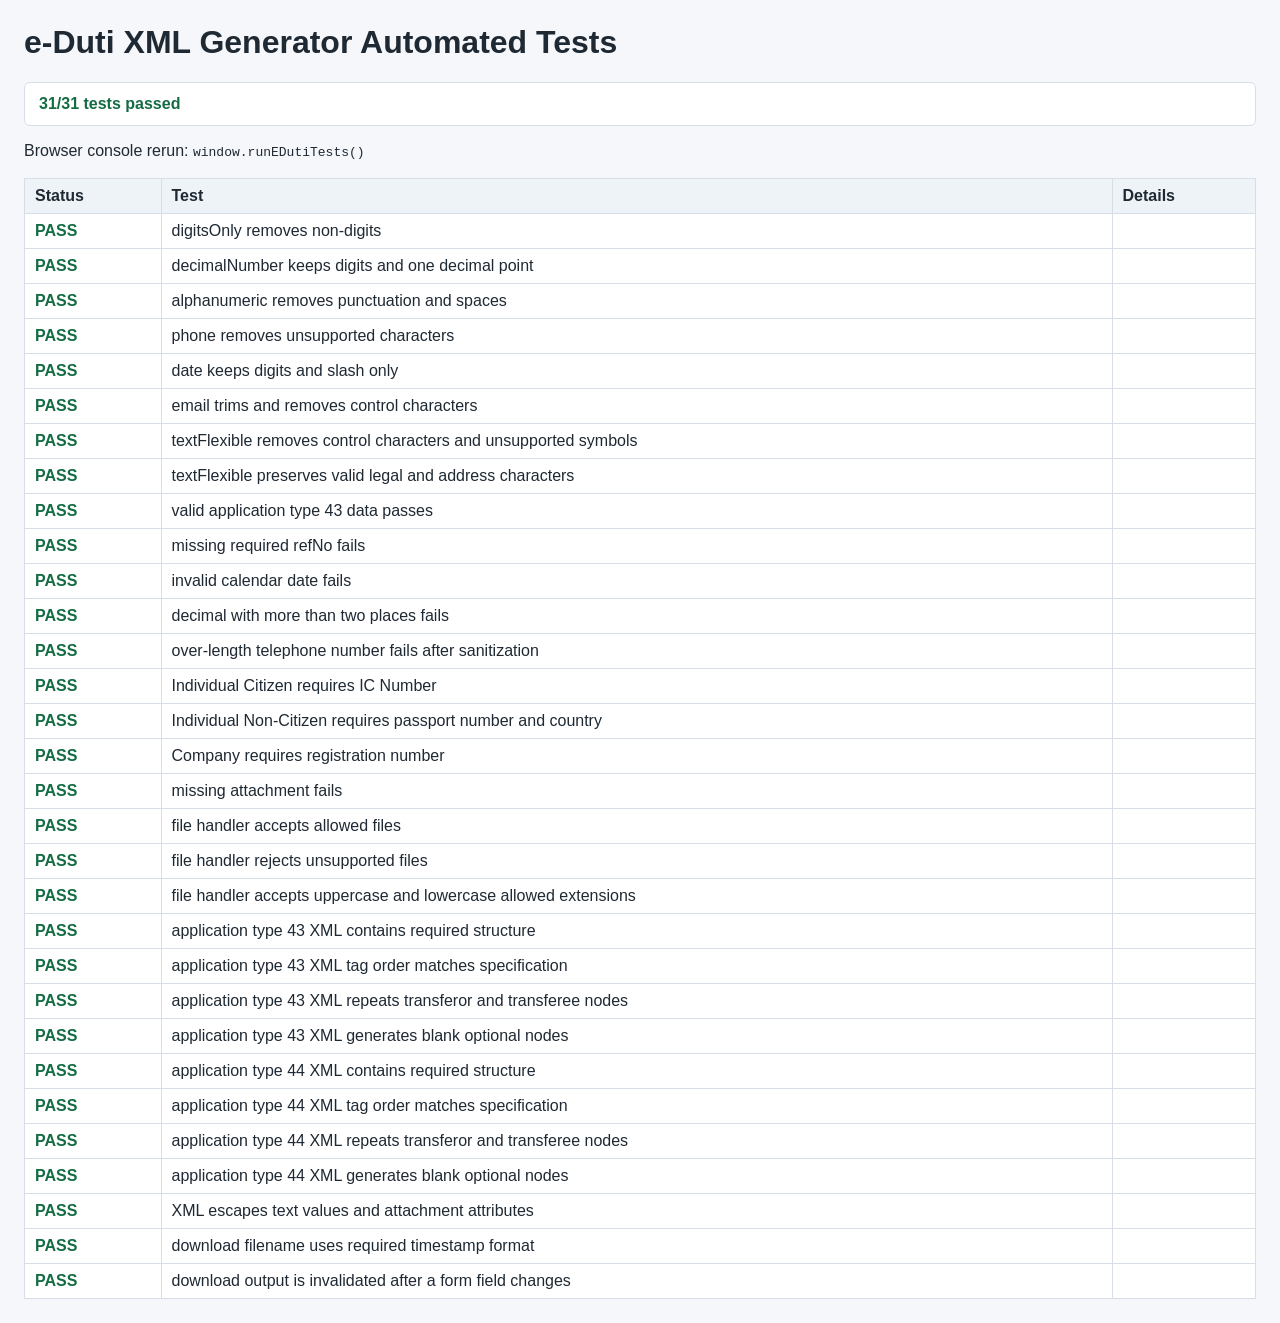
==== app/test.html @ 82ae8755 "Initial setup" ====
<!DOCTYPE html>
<html lang="en">
<head>
  <meta charset="UTF-8">
  <meta name="viewport" content="width=device-width, initial-scale=1.0">
  <title>e-Duti XML Generator Tests</title>
  <style>
    body { font-family: Arial, Helvetica, sans-serif; margin: 24px; color: #1f2933; background: #f5f7fa; }
    h1 { margin-top: 0; }
    #summary { padding: 12px 14px; border-radius: 6px; background: #fff; border: 1px solid #d7dee8; font-weight: 700; }
    table { width: 100%; border-collapse: collapse; margin-top: 18px; background: #fff; }
    th, td { border: 1px solid #d7dee8; padding: 8px 10px; text-align: left; vertical-align: top; }
    th { background: #eef3f8; }
    .pass { color: #146c43; font-weight: 700; }
    .fail { color: #b42318; font-weight: 700; }
    pre { white-space: pre-wrap; margin: 0; }
  </style>
</head>
<body>
  <h1>e-Duti XML Generator Automated Tests</h1>
  <p id="summary">Running tests...</p>
  <p>Browser console rerun: <code>window.runEDutiTests()</code></p>
  <table>
    <thead>
      <tr><th>Status</th><th>Test</th><th>Details</th></tr>
    </thead>
    <tbody id="results"></tbody>
  </table>

  <script src="field-config.js"></script>
  <script src="sanitizer.js"></script>
  <script src="file-handler.js"></script>
  <script src="validation.js"></script>
  <script src="xml-generator.js"></script>
  <script>
    const tests = [];
    const results = [];

    function test(name, fn) {
      tests.push({ name, fn });
    }

    function assert(condition, message) {
      if (!condition) throw new Error(message || "Assertion failed");
    }

    function assertEqual(actual, expected, message) {
      if (actual !== expected) {
        throw new Error(`${message || "Values differ"}. Expected ${JSON.stringify(expected)}, got ${JSON.stringify(actual)}`);
      }
    }

    function countOccurrences(text, pattern) {
      return (text.match(new RegExp(pattern, "g")) || []).length;
    }

    function assertWellFormedXml(xml) {
      const documentXml = new DOMParser().parseFromString(xml, "application/xml");
      const parserError = documentXml.querySelector("parsererror");
      assert(!parserError, parserError ? parserError.textContent : "XML parser error");
      assertEqual(documentXml.documentElement.nodeName, "bulkstamping", "Root node should be bulkstamping");
      return documentXml;
    }

    function assertTagOrder(xml, tags) {
      let previousIndex = -1;
      tags.forEach((tagName) => {
        const index = xml.indexOf(`<${tagName}`);
        assert(index > previousIndex, `${tagName} is out of order or missing`);
        previousIndex = index;
      });
    }

    function assertContainsAll(xml, tags) {
      tags.forEach((tagName) => {
        assert(xml.includes(`<${tagName}></${tagName}>`), `Blank optional tag ${tagName} is missing`);
      });
    }

    function delay(ms) {
      return new Promise((resolve) => setTimeout(resolve, ms));
    }

    function validParty(overrides) {
      return Object.assign({
        type: "0",
        name: "Ali Example",
        nationality: "1",
        icNo: "900101011234",
        pasportNo: "",
        pasportCountry: "",
        rocNo: "",
        busType: "",
        incomeTaxNo: "TIN123",
        incomeTaxBranch: "001",
        street1: "123 Main Street",
        street2: "Unit 10",
        street3: "",
        postcode: "50000",
        city: "Kuala Lumpur",
        state: "14",
        country: "458",
        telNo: "+60 12-3456789",
        email: "ali@example.com"
      }, overrides || {});
    }

    function valid43(overrides) {
      return Object.assign({
        applicationType: "43",
        instrument: {
          refNo: "REF43",
          instrumentDate: "01/03/2026",
          instrumentDateReceive: "",
          principal: "-1",
          subsidiary: "",
          typeOfInstrument: "123",
          typeOfInstrumentOthers: "Loan Agreement",
          consideration: "1000.50",
          duration: "1",
          durationDesc: "12 months",
          colLand: "2",
          colLandDesc: "",
          colShare: "2",
          colDeposit: "2",
          colOthers: "2",
          colOthersDesc: "",
          noOfCopy: "",
          exemption: "",
          exemptionOthers: "",
          remession: "",
          remessionOthers: ""
        },
        transferors: [validParty()],
        transferees: [validParty({ name: "Siti Example", icNo: "910202021234", email: "siti@example.com" })],
        attachments: [{ name: "sample.pdf", size: 4, base64: "QUJDRA==" }]
      }, overrides || {});
    }

    function valid44(overrides) {
      return Object.assign({
        applicationType: "44",
        instrument: {
          refNo: "REF44",
          instrumentDate: "01/03/2026",
          instrumentDateReceive: "",
          typeOfInstrument: "222",
          typeOfInstrumentOthers: "Service Agreement",
          noOfCopy: "",
          remessionOrExemption: "",
          payment: "10.00",
          aggrementInfo: "Agreement details"
        },
        transferors: [validParty()],
        transferees: [validParty({ name: "Buyer Example", icNo: "920303031234" })],
        attachments: [{ name: "sample.pdf", size: 4, base64: "QUJDRA==" }]
      }, overrides || {});
    }

    test("digitsOnly removes non-digits", () => {
      assertEqual(EDutiSanitizer.sanitizeValue("IC-9012 A", "digitsOnly"), "9012");
    });

    test("decimalNumber keeps digits and one decimal point", () => {
      assertEqual(EDutiSanitizer.sanitizeValue("RM 12.3.4x", "decimalNumber"), "12.34");
    });

    test("alphanumeric removes punctuation and spaces", () => {
      assertEqual(EDutiSanitizer.sanitizeValue("AB-12 @z", "alphanumeric"), "AB12z");
    });

    test("phone removes unsupported characters", () => {
      assertEqual(EDutiSanitizer.sanitizeValue("+60 (12) abc-999", "phone"), "+60 12 -999");
    });

    test("date keeps digits and slash only", () => {
      assertEqual(EDutiSanitizer.sanitizeValue("01-02/2026abc", "date"), "0102/2026");
    });

    test("email trims and removes control characters", () => {
      assertEqual(EDutiSanitizer.sanitizeValue(" \nuser@example.com\t ", "email"), "user@example.com");
    });

    test("textFlexible removes control characters and unsupported symbols", () => {
      assertEqual(EDutiSanitizer.sanitizeValue("\u0001Name{}[] OK", "textFlexible"), "Name OK");
    });
    test("textFlexible preserves valid legal and address characters", () => {
      const value = "Messrs. A&B Co., Lot 12-3/4 (Tower_A) @ Jalan #5: 50%+ \"Annex\"";
      assertEqual(EDutiSanitizer.sanitizeValue(value, "textFlexible"), value);
    });

    test("valid application type 43 data passes", () => {
      const result = EDutiValidation.validateData(valid43());
      assert(result.valid, result.errors.join("; "));
    });

    test("missing required refNo fails", () => {
      const data = valid43();
      data.instrument.refNo = "";
      const result = EDutiValidation.validateData(data);
      assert(!result.valid, "Validation should fail");
      assert(result.errors.some((message) => message.includes("Applicant Reference Number is required")), result.errors.join("; "));
    });

    test("invalid calendar date fails", () => {
      const data = valid43();
      data.instrument.instrumentDate = "31/02/2026";
      const result = EDutiValidation.validateData(data);
      assert(!result.valid, "Validation should fail");
      assert(result.errors.some((message) => message.includes("Invalid date format")), result.errors.join("; "));
    });

    test("decimal with more than two places fails", () => {
      const data = valid43();
      data.instrument.consideration = "100.999";
      const result = EDutiValidation.validateData(data);
      assert(!result.valid, "Validation should fail");
      assert(result.errors.some((message) => message.includes("valid decimal")), result.errors.join("; "));
    });

    test("over-length telephone number fails after sanitization", () => {
      const data = valid43();
      data.transferors[0].telNo = "+60 12345678901234567890";
      const result = EDutiValidation.validateData(data);
      assert(!result.valid, "Validation should fail");
      assert(result.errors.some((message) => message.includes("Telephone Number exceeds 20")), result.errors.join("; "));
    });

    test("Individual Citizen requires IC Number", () => {
      const data = valid43();
      data.transferors[0].icNo = "";
      const result = EDutiValidation.validateData(data);
      assert(!result.valid, "Validation should fail");
      assert(result.errors.some((message) => message.includes("IC Number is required")), result.errors.join("; "));
    });

    test("Individual Non-Citizen requires passport number and country", () => {
      const data = valid43();
      data.transferors[0] = validParty({ nationality: "2", icNo: "", pasportNo: "", pasportCountry: "" });
      const result = EDutiValidation.validateData(data);
      assert(!result.valid, "Validation should fail");
      assert(result.errors.some((message) => message.includes("Passport Number is required")), result.errors.join("; "));
      assert(result.errors.some((message) => message.includes("Passport Country is required")), result.errors.join("; "));
    });

    test("Company requires registration number", () => {
      const data = valid43();
      data.transferors[0] = validParty({ type: "1", nationality: "", icNo: "", rocNo: "" });
      const result = EDutiValidation.validateData(data);
      assert(!result.valid, "Validation should fail");
      assert(result.errors.some((message) => message.includes("Company Registration Number is required")), result.errors.join("; "));
    });

    test("missing attachment fails", () => {
      const result = EDutiValidation.validateData(valid43({ attachments: [] }));
      assert(!result.valid, "Validation should fail");
      assert(result.errors.some((message) => message.includes("At least one attachment")), result.errors.join("; "));
    });

    test("file handler accepts allowed files", async () => {
      const file = new File(["ABC"], "sample.pdf", { type: "application/pdf" });
      const result = await EDutiFileHandler.processFiles([file]);
      assertEqual(result.errors.length, 0, "No file errors expected");
      assertEqual(result.accepted.length, 1, "One file should be accepted");
      assertEqual(result.accepted[0].base64, "QUJD", "Base64 should match file content");
    });

    test("file handler rejects unsupported files", async () => {
      const file = new File(["ABC"], "sample.exe", { type: "application/octet-stream" });
      const result = await EDutiFileHandler.processFiles([file]);
      assertEqual(result.accepted.length, 0, "Unsupported file should not be accepted");
      assert(result.errors.some((message) => message.includes("Only PDF, JPEG, JPG, PNG and GIF files are allowed")), result.errors.join("; "));
    });
    test("file handler accepts uppercase and lowercase allowed extensions", async () => {
      const files = [
        new File(["A"], "upper.PDF", { type: "application/pdf" }),
        new File(["B"], "mixed.JpEg", { type: "image/jpeg" }),
        new File(["C"], "lower.png", { type: "image/png" })
      ];
      const result = await EDutiFileHandler.processFiles(files);
      assertEqual(result.errors.length, 0, "Mixed-case allowed extensions should not fail");
      assertEqual(result.accepted.length, 3, "All allowed mixed-case files should be accepted");
    });

    test("application type 43 XML contains required structure", () => {
      const result = EDutiValidation.validateData(valid43());
      const xml = EDutiXmlGenerator.generateXml(result.data);
      assert(xml.startsWith('<?xml version="1.0" encoding="UTF-8"?>'), "XML declaration missing");
      assert(xml.includes("<bulkstamping>"), "Root missing");
      assert(xml.includes("<applicationType>43</applicationType>"), "Application type missing");
      assert(xml.includes("<transferor>"), "Transferor missing");
      assert(xml.includes("<transferee>"), "Transferee missing");
      assert(xml.includes('<attachment name="sample.pdf">QUJDRA==</attachment>'), "Attachment missing");
      assert(xml.includes("<noOfCopy></noOfCopy>"), "Blank optional tag missing");
      assertWellFormedXml(xml);
    });

    test("application type 43 XML tag order matches specification", () => {
      const xml = EDutiXmlGenerator.generateXml(EDutiValidation.validateData(valid43()).data);
      assertTagOrder(xml, ["applicationType", "instrument", "refNo", "instrumentDate", "instrumentDateReceive", "principal", "subsidiary", "typeOfInstrument", "typeOfInstrumentOthers", "transferor", "transferee", "consideration", "duration", "durationDesc", "colLand", "colLandDesc", "colShare", "colDeposit", "colOthers", "colOthersDesc", "noOfCopy", "exemption", "exemptionOthers", "remession", "remessionOthers", "attachment"]);
    });

    test("application type 43 XML repeats transferor and transferee nodes", () => {
      const data = valid43();
      data.transferors.push(validParty({ name: "Second Transferor", icNo: "930404041234" }));
      data.transferees.push(validParty({ name: "Second Transferee", icNo: "940505051234" }));
      const xml = EDutiXmlGenerator.generateXml(EDutiValidation.validateData(data).data);
      assertEqual(countOccurrences(xml, "<transferor>"), 2, "Transferor node count");
      assertEqual(countOccurrences(xml, "<transferee>"), 2, "Transferee node count");
    });

    test("application type 43 XML generates blank optional nodes", () => {
      const xml = EDutiXmlGenerator.generateXml(EDutiValidation.validateData(valid43()).data);
      assertContainsAll(xml, ["instrumentDateReceive", "subsidiary", "noOfCopy", "exemption", "exemptionOthers", "remession", "remessionOthers"]);
    });

    test("application type 44 XML contains required structure", () => {
      const result = EDutiValidation.validateData(valid44());
      const xml = EDutiXmlGenerator.generateXml(result.data);
      assert(xml.includes("<applicationType>44</applicationType>"), "Application type missing");
      assert(xml.includes("<remessionOrExemption></remessionOrExemption>"), "remessionOrExemption missing");
      assert(xml.includes("<payment>10.00</payment>"), "payment missing");
      assert(xml.includes("<aggrementInfo>Agreement details</aggrementInfo>"), "aggrementInfo missing");
      assertWellFormedXml(xml);
    });

    test("application type 44 XML tag order matches specification", () => {
      const xml = EDutiXmlGenerator.generateXml(EDutiValidation.validateData(valid44()).data);
      assertTagOrder(xml, ["applicationType", "instrument", "refNo", "instrumentDate", "instrumentDateReceive", "typeOfInstrument", "typeOfInstrumentOthers", "transferor", "transferee", "noOfCopy", "remessionOrExemption", "payment", "aggrementInfo", "attachment"]);
    });

    test("application type 44 XML repeats transferor and transferee nodes", () => {
      const data = valid44();
      data.transferors.push(validParty({ name: "Second Transferor", icNo: "930404041234" }));
      data.transferees.push(validParty({ name: "Second Transferee", icNo: "940505051234" }));
      const xml = EDutiXmlGenerator.generateXml(EDutiValidation.validateData(data).data);
      assertEqual(countOccurrences(xml, "<transferor>"), 2, "Transferor node count");
      assertEqual(countOccurrences(xml, "<transferee>"), 2, "Transferee node count");
    });

    test("application type 44 XML generates blank optional nodes", () => {
      const data = valid44();
      data.instrument.payment = "";
      const xml = EDutiXmlGenerator.generateXml(EDutiValidation.validateData(data).data);
      assertContainsAll(xml, ["instrumentDateReceive", "noOfCopy", "remessionOrExemption", "payment"]);
    });

    test("XML escapes text values and attachment attributes", () => {
      assertEqual(EDutiXmlGenerator.escapeXml("A&B <C> \"D\" 'E'"), "A&amp;B &lt;C&gt; &quot;D&quot; &apos;E&apos;");
      const data = valid44();
      data.instrument.refNo = "A&B <C> \"D\" 'E'";
      data.attachments = [{ name: "a&b\"'<>.pdf", size: 1, base64: "QUJDRA==" }];
      const xml = EDutiXmlGenerator.generateXml(data);
      assert(xml.includes("<refNo>A&amp;B &lt;C&gt; &quot;D&quot; &apos;E&apos;</refNo>"), xml);
      assert(xml.includes("attachment name=\"a&amp;b&quot;&apos;&lt;&gt;.pdf\""), xml);
      assertWellFormedXml(xml);
    });

    test("download filename uses required timestamp format", () => {
      const name = EDutiXmlGenerator.buildDownloadName(new Date(2026, 5, 4, 10, 30, 5));
      assertEqual(name, "eduti_20260604_103005.xml");
    });
    test("download output is invalidated after a form field changes", async () => {
      assert(window.DataTransfer && window.File, "Browser must support DataTransfer and File for this UI test");
      const iframe = document.createElement("iframe");
      iframe.style.display = "none";
      iframe.src = "index.html";
      document.body.appendChild(iframe);
      await new Promise((resolve, reject) => {
        iframe.onload = resolve;
        iframe.onerror = () => reject(new Error("Unable to load index.html in iframe"));
      });
      await delay(100);

      const doc = iframe.contentDocument;
      function setInput(key, value) {
        const input = doc.querySelector(`[data-error-key="${key}"]`);
        assert(input, `${key} input not found`);
        input.value = value;
        input.dispatchEvent(new Event("input", { bubbles: true }));
        input.dispatchEvent(new Event("change", { bubbles: true }));
      }

      setInput("instrument.refNo", "REF43");
      setInput("instrument.instrumentDate", "01/03/2026");
      setInput("instrument.principal", "-1");
      setInput("instrument.typeOfInstrumentOthers", "Loan Agreement");
      setInput("instrument.consideration", "1000.50");
      ["transferors.0", "transferees.0"].forEach((prefix, index) => {
        setInput(`${prefix}.type`, "0");
        setInput(`${prefix}.name`, index === 0 ? "Ali Example" : "Siti Example");
        setInput(`${prefix}.nationality`, "1");
        setInput(`${prefix}.icNo`, index === 0 ? "900101011234" : "910202021234");
        setInput(`${prefix}.street1`, "123 Main Street");
        setInput(`${prefix}.street2`, "Unit 10");
        setInput(`${prefix}.postcode`, "50000");
        setInput(`${prefix}.telNo`, "+60 12-3456789");
      });

      const dt = new DataTransfer();
      dt.items.add(new File(["ABC"], "sample.pdf", { type: "application/pdf" }));
      const attachmentInput = doc.getElementById("attachmentInput");
      attachmentInput.files = dt.files;
      attachmentInput.dispatchEvent(new Event("change", { bubbles: true }));
      await delay(100);

      doc.getElementById("previewXml").click();
      await delay(50);
      assert(!doc.getElementById("downloadXml").disabled, "Download should be enabled after a valid preview");
      assert(doc.getElementById("xmlPreview").value.includes("<bulkstamping>"), "Preview should contain XML");

      setInput("instrument.refNo", "REF43-CHANGED");
      assert(doc.getElementById("downloadXml").disabled, "Download should be disabled after form changes");
      assertEqual(doc.getElementById("xmlPreview").value, "", "Preview should be cleared after form changes");
      iframe.remove();
    });

    async function run() {
      results.length = 0;
      const tbody = document.getElementById("results");
      let passed = 0;
      for (const item of tests) {
        try {
          await item.fn();
          passed += 1;
          results.push({ status: "PASS", name: item.name, details: "" });
        } catch (error) {
          results.push({ status: "FAIL", name: item.name, details: error.stack || error.message || String(error) });
        }
      }
      tbody.innerHTML = results.map((result) => `
        <tr>
          <td class="${result.status === "PASS" ? "pass" : "fail"}">${result.status}</td>
          <td>${escapeHtml(result.name)}</td>
          <td><pre>${escapeHtml(result.details)}</pre></td>
        </tr>
      `).join("");
      const summary = document.getElementById("summary");
      summary.textContent = `${passed}/${tests.length} tests passed`;
      summary.className = passed === tests.length ? "pass" : "fail";
    }

    function escapeHtml(value) {
      return String(value || "")
        .replace(/&/g, "&amp;")
        .replace(/</g, "&lt;")
        .replace(/>/g, "&gt;")
        .replace(/"/g, "&quot;")
        .replace(/'/g, "&#39;");
    }

    window.runEDutiTests = run;
    run();
  </script>
</body>
</html>
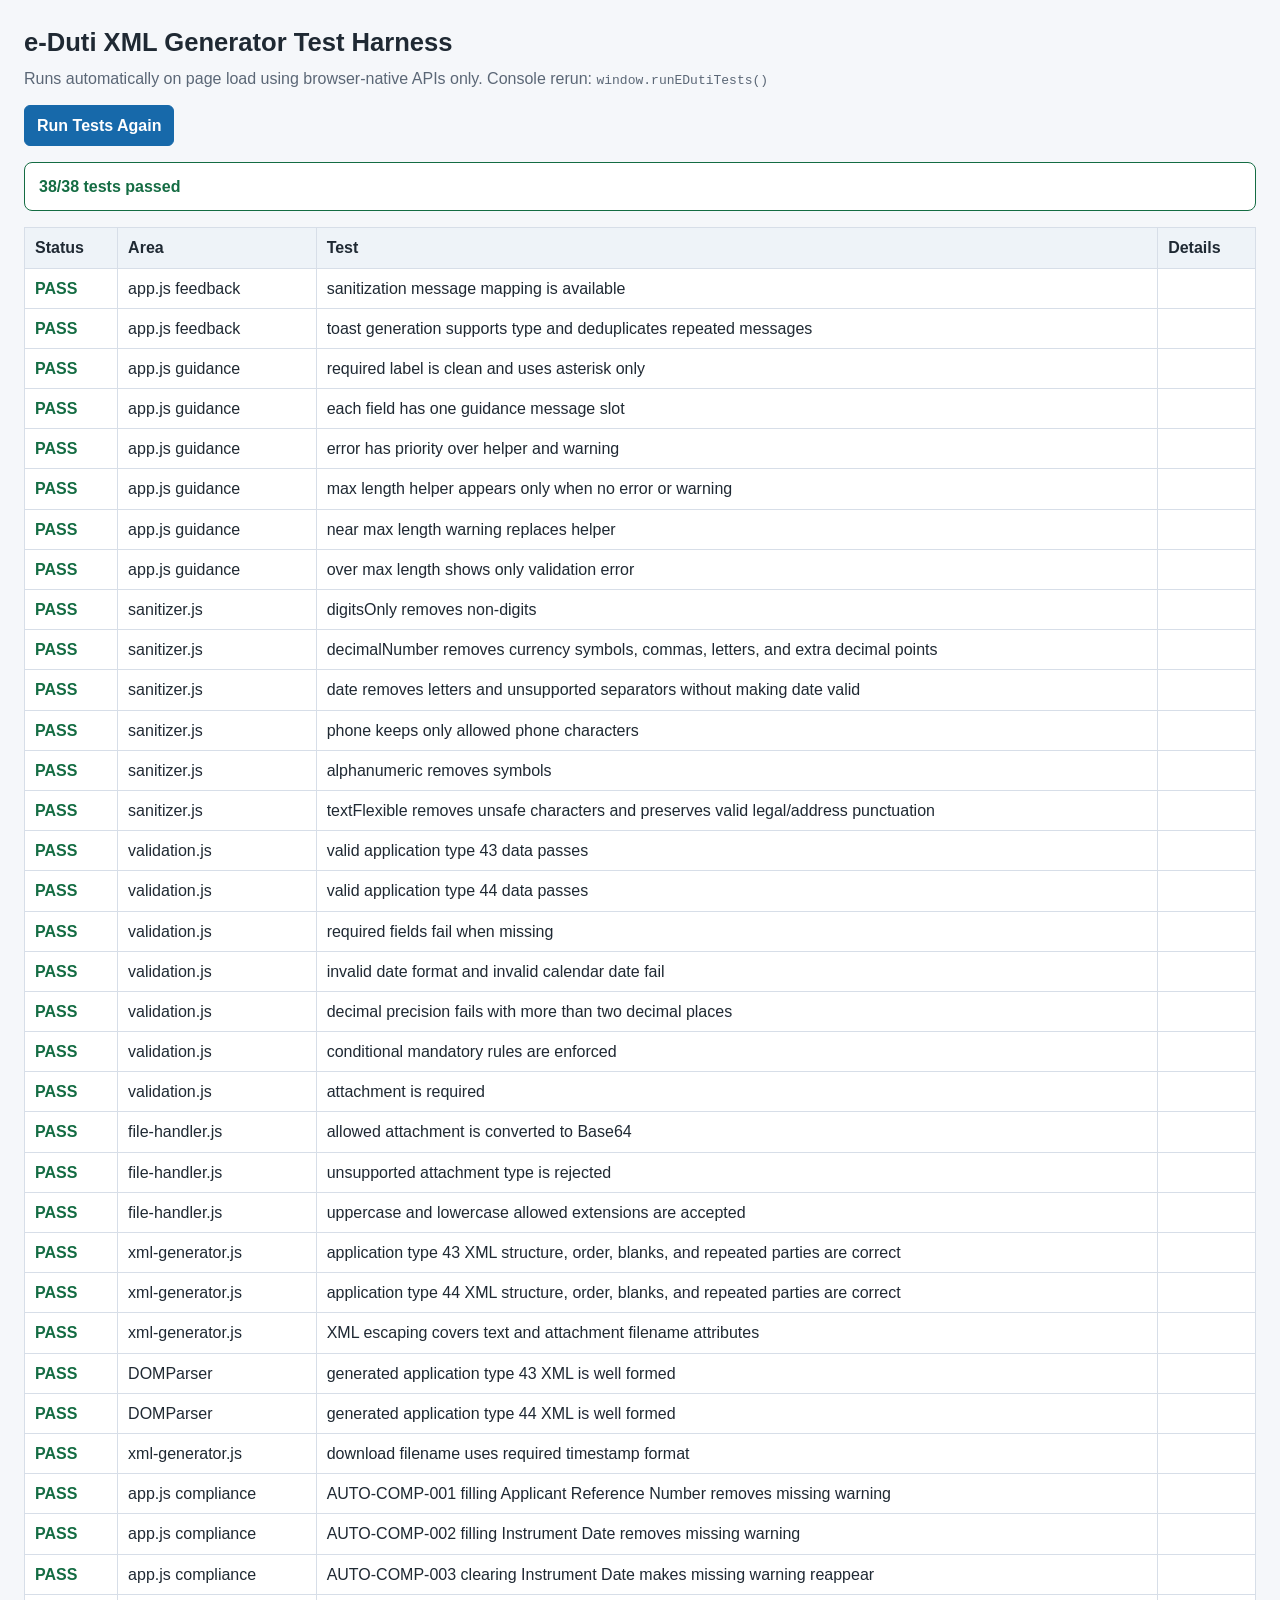
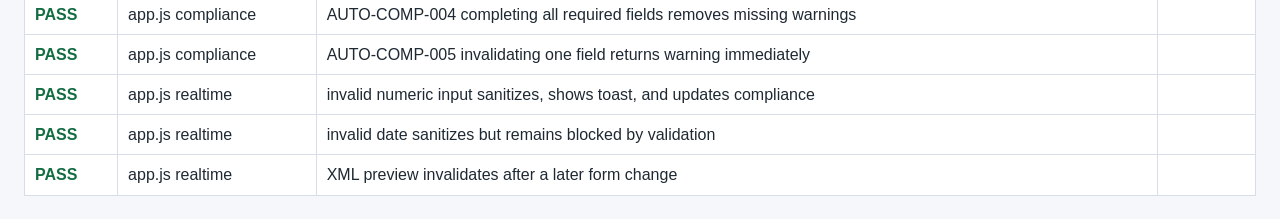
==== commit e6216f42: "UI UX enhancement" ====
--- a/app/test.html
+++ b/app/test.html
@@ -5,24 +5,106 @@
   <meta name="viewport" content="width=device-width, initial-scale=1.0">
   <title>e-Duti XML Generator Tests</title>
   <style>
-    body { font-family: Arial, Helvetica, sans-serif; margin: 24px; color: #1f2933; background: #f5f7fa; }
-    h1 { margin-top: 0; }
-    #summary { padding: 12px 14px; border-radius: 6px; background: #fff; border: 1px solid #d7dee8; font-weight: 700; }
-    table { width: 100%; border-collapse: collapse; margin-top: 18px; background: #fff; }
-    th, td { border: 1px solid #d7dee8; padding: 8px 10px; text-align: left; vertical-align: top; }
-    th { background: #eef3f8; }
-    .pass { color: #146c43; font-weight: 700; }
-    .fail { color: #b42318; font-weight: 700; }
-    pre { white-space: pre-wrap; margin: 0; }
+    body {
+      margin: 24px;
+      background: #f5f7fa;
+      color: #1f2933;
+      font-family: Arial, Helvetica, sans-serif;
+      line-height: 1.45;
+    }
+
+    h1 {
+      margin: 0 0 6px;
+      font-size: 1.6rem;
+    }
+
+    p {
+      margin: 0 0 14px;
+      color: #5b6776;
+    }
+
+    #summary {
+      margin: 16px 0;
+      padding: 12px 14px;
+      border: 1px solid #d7dee8;
+      border-radius: 8px;
+      background: #ffffff;
+      font-weight: 700;
+      color: #1f2933;
+    }
+
+    #summary.pass {
+      border-color: #146c43;
+      color: #146c43;
+    }
+
+    #summary.fail {
+      border-color: #b42318;
+      color: #b42318;
+    }
+
+    button {
+      min-height: 36px;
+      padding: 8px 12px;
+      border: 1px solid #1769aa;
+      border-radius: 6px;
+      background: #1769aa;
+      color: #ffffff;
+      font: inherit;
+      font-weight: 700;
+      cursor: pointer;
+    }
+
+    table {
+      width: 100%;
+      border-collapse: collapse;
+      background: #ffffff;
+      border: 1px solid #d7dee8;
+    }
+
+    th,
+    td {
+      border: 1px solid #d7dee8;
+      padding: 8px 10px;
+      text-align: left;
+      vertical-align: top;
+    }
+
+    th {
+      background: #eef3f8;
+    }
+
+    .pass {
+      color: #146c43;
+      font-weight: 700;
+    }
+
+    .fail {
+      color: #b42318;
+      font-weight: 700;
+    }
+
+    pre {
+      margin: 0;
+      white-space: pre-wrap;
+      word-break: break-word;
+    }
   </style>
 </head>
 <body>
-  <h1>e-Duti XML Generator Automated Tests</h1>
-  <p id="summary">Running tests...</p>
-  <p>Browser console rerun: <code>window.runEDutiTests()</code></p>
+  <h1>e-Duti XML Generator Test Harness</h1>
+  <p>Runs automatically on page load using browser-native APIs only. Console rerun: <code>window.runEDutiTests()</code></p>
+  <button type="button" id="rerunTests">Run Tests Again</button>
+  <div id="summary">Waiting to run tests...</div>
+
   <table>
     <thead>
-      <tr><th>Status</th><th>Test</th><th>Details</th></tr>
+      <tr>
+        <th>Status</th>
+        <th>Area</th>
+        <th>Test</th>
+        <th>Details</th>
+      </tr>
     </thead>
     <tbody id="results"></tbody>
   </table>
@@ -31,13 +113,33 @@
   <script src="sanitizer.js"></script>
   <script src="file-handler.js"></script>
   <script src="validation.js"></script>
+
+  <div id="appFixture" hidden>
+    <select id="applicationType"></select>
+    <div id="generalFields"></div>
+    <div id="instrumentFields"></div>
+    <div id="exemptionFields"></div>
+    <div id="transferors"></div>
+    <div id="transferees"></div>
+    <button type="button" id="addTransferor"></button>
+    <button type="button" id="addTransferee"></button>
+    <input id="attachmentInput" type="file" multiple>
+    <ul id="attachmentList"></ul>
+    <div id="attachmentMessages"></div>
+    <button type="button" id="previewXml"></button>
+    <button type="button" id="downloadXml" disabled></button>
+    <button type="button" id="clearForm"></button>
+    <textarea id="xmlPreview" readonly></textarea>
+    <aside id="complianceStatus"></aside>
+    <div id="toastContainer"></div>
+  </div>
   <script src="xml-generator.js"></script>
+  <script src="app.js"></script>
   <script>
     const tests = [];
-    const results = [];
-
-    function test(name, fn) {
-      tests.push({ name, fn });
+
+    function test(area, name, fn) {
+      tests.push({ area, name, fn });
     }
 
     function assert(condition, message) {
@@ -50,16 +152,22 @@
       }
     }
 
+    function assertIncludes(text, expected, message) {
+      if (!String(text).includes(expected)) {
+        throw new Error(`${message || "Expected text not found"}. Missing ${JSON.stringify(expected)} in ${JSON.stringify(text)}`);
+      }
+    }
+
     function countOccurrences(text, pattern) {
-      return (text.match(new RegExp(pattern, "g")) || []).length;
+      return (String(text).match(new RegExp(pattern, "g")) || []).length;
     }
 
     function assertWellFormedXml(xml) {
-      const documentXml = new DOMParser().parseFromString(xml, "application/xml");
-      const parserError = documentXml.querySelector("parsererror");
+      const doc = new DOMParser().parseFromString(xml, "application/xml");
+      const parserError = doc.querySelector("parsererror");
       assert(!parserError, parserError ? parserError.textContent : "XML parser error");
-      assertEqual(documentXml.documentElement.nodeName, "bulkstamping", "Root node should be bulkstamping");
-      return documentXml;
+      assertEqual(doc.documentElement.nodeName, "bulkstamping", "Root node should be bulkstamping");
+      return doc;
     }
 
     function assertTagOrder(xml, tags) {
@@ -71,14 +179,65 @@
       });
     }
 
-    function assertContainsAll(xml, tags) {
-      tags.forEach((tagName) => {
-        assert(xml.includes(`<${tagName}></${tagName}>`), `Blank optional tag ${tagName} is missing`);
-      });
-    }
-
     function delay(ms) {
       return new Promise((resolve) => setTimeout(resolve, ms));
+    }
+
+    function setFixtureInput(key, value) {
+      const input = document.querySelector(`#appFixture [data-error-key="${key}"]`);
+      assert(input, `${key} input not found`);
+      input.value = value;
+      input.dispatchEvent(new Event("input", { bubbles: true }));
+      input.dispatchEvent(new Event("change", { bubbles: true }));
+      return input;
+    }
+
+    function fixtureToastText() {
+      return Array.from(document.querySelectorAll("#toastContainer .toast__message")).map((toast) => toast.textContent).join(" | ");
+    }
+
+    function clearFixtureToasts() {
+      document.querySelectorAll("#toastContainer .toast").forEach((toast) => toast.remove());
+    }
+
+    function complianceText() {
+      return document.getElementById("complianceStatus").textContent.replace(/\s+/g, " ").trim();
+    }
+
+    function assertComplianceIncludes(text) {
+      assertIncludes(complianceText(), text, "Compliance status did not include expected text");
+    }
+
+    function assertComplianceExcludes(text) {
+      assert(!complianceText().includes(text), `Compliance status should not include ${JSON.stringify(text)}. Current: ${complianceText()}`);
+    }
+
+    async function attachFixturePdf() {
+      assert(window.DataTransfer && window.File, "Browser must support DataTransfer and File for attachment fixture tests");
+      const input = document.getElementById("attachmentInput");
+      const files = new DataTransfer();
+      files.items.add(new File(["ABC"], "sample.pdf", { type: "application/pdf" }));
+      input.files = files.files;
+      input.dispatchEvent(new Event("change", { bubbles: true }));
+      await delay(25);
+    }
+    async function fillMinimumRequiredFixture() {
+      setFixtureInput("instrument.refNo", "REF43");
+      setFixtureInput("instrument.instrumentDate", "01/03/2026");
+      setFixtureInput("instrument.principal", "-1");
+      setFixtureInput("instrument.typeOfInstrumentOthers", "Loan Agreement");
+      setFixtureInput("instrument.consideration", "1000.50");
+      ["transferors.0", "transferees.0"].forEach((prefix, index) => {
+        setFixtureInput(`${prefix}.type`, "0");
+        setFixtureInput(`${prefix}.name`, index === 0 ? "Ali Example" : "Siti Example");
+        setFixtureInput(`${prefix}.nationality`, "1");
+        setFixtureInput(`${prefix}.icNo`, index === 0 ? "900101011234" : "910202021234");
+        setFixtureInput(`${prefix}.street1`, "123 Main Street");
+        setFixtureInput(`${prefix}.street2`, "Unit 10");
+        setFixtureInput(`${prefix}.postcode`, "50000");
+        setFixtureInput(`${prefix}.telNo`, "+60 12-3456789");
+      });
+      await attachFixturePdf();
     }
 
     function validParty(overrides) {
@@ -133,7 +292,7 @@
         },
         transferors: [validParty()],
         transferees: [validParty({ name: "Siti Example", icNo: "910202021234", email: "siti@example.com" })],
-        attachments: [{ name: "sample.pdf", size: 4, base64: "QUJDRA==" }]
+        attachments: [{ name: "sample.pdf", size: 3, base64: "QUJD" }]
       }, overrides || {});
     }
 
@@ -153,48 +312,122 @@
         },
         transferors: [validParty()],
         transferees: [validParty({ name: "Buyer Example", icNo: "920303031234" })],
-        attachments: [{ name: "sample.pdf", size: 4, base64: "QUJDRA==" }]
+        attachments: [{ name: "sample.pdf", size: 3, base64: "QUJD" }]
       }, overrides || {});
     }
 
-    test("digitsOnly removes non-digits", () => {
-      assertEqual(EDutiSanitizer.sanitizeValue("IC-9012 A", "digitsOnly"), "9012");
-    });
-
-    test("decimalNumber keeps digits and one decimal point", () => {
-      assertEqual(EDutiSanitizer.sanitizeValue("RM 12.3.4x", "decimalNumber"), "12.34");
-    });
-
-    test("alphanumeric removes punctuation and spaces", () => {
-      assertEqual(EDutiSanitizer.sanitizeValue("AB-12 @z", "alphanumeric"), "AB12z");
-    });
-
-    test("phone removes unsupported characters", () => {
+    test("app.js feedback", "sanitization message mapping is available", () => {
+      assertEqual(EDutiAppFeedback.getSanitizationMessage("digitsOnly"), "Only numbers are allowed. Invalid characters were removed.");
+      assertEqual(EDutiAppFeedback.getSanitizationMessage("decimalNumber"), "Only decimal numbers are allowed. Invalid characters were removed.");
+      assertEqual(EDutiAppFeedback.getSanitizationMessage("date"), "Use date format DD/MM/YYYY.");
+      assertEqual(EDutiAppFeedback.getSanitizationMessage("phone"), "Only phone number characters are allowed.");
+      assertEqual(EDutiAppFeedback.getSanitizationMessage("alphanumeric"), "Only letters and numbers are allowed.");
+      assertEqual(EDutiAppFeedback.getSanitizationMessage("textFlexible"), "Unsupported characters were removed.");
+    });
+
+    test("app.js feedback", "toast generation supports type and deduplicates repeated messages", () => {
+      const container = document.createElement("div");
+      const first = EDutiAppFeedback.createToast(container, "Duplicate toast", "warning");
+      const second = EDutiAppFeedback.createToast(container, "Duplicate toast", "warning");
+      assertEqual(container.querySelectorAll(".toast").length, 1, "Duplicate toast should be reused");
+      assert(first === second, "Duplicate toast should return existing element");
+      assert(container.querySelector(".toast--warning"), "Warning class should be applied");
+      EDutiAppFeedback.createToast(container, "Different toast", "success");
+      assertEqual(container.querySelectorAll(".toast").length, 2, "Different messages should stack");
+    });
+    test("app.js guidance", "required label is clean and uses asterisk only", async () => {
+      document.getElementById("clearForm").click();
+      await delay(0);
+      const label = document.querySelector('[data-field-wrapper="instrument.refNo"] .field-label-text');
+      assert(label, "Reference number label should exist");
+      assertEqual(label.textContent.trim(), "Applicant Reference Number *");
+      assert(!label.textContent.includes("required"), "Label should not contain the word required");
+    });
+
+    test("app.js guidance", "each field has one guidance message slot", async () => {
+      document.getElementById("clearForm").click();
+      await delay(0);
+      const wrapper = document.querySelector('[data-field-wrapper="instrument.refNo"]');
+      assertEqual(wrapper.querySelectorAll('.field-message').length, 1, "Only one guidance message element should render");
+      assertEqual(wrapper.querySelectorAll('.hint, .field-warning, .field-error').length, 0, "Old duplicate hint/warning/error elements should not render");
+    });
+
+    test("app.js guidance", "error has priority over helper and warning", async () => {
+      document.getElementById("clearForm").click();
+      await delay(0);
+      const message = document.querySelector('[data-message-for="instrument.refNo"]');
+      assertEqual(message.textContent, "Applicant Reference Number is required.");
+      assert(message.classList.contains("field-message--error"), "Required message should be styled as error");
+      assert(!message.textContent.includes("Max 100"), "Error should not duplicate max helper text");
+    });
+
+    test("app.js guidance", "max length helper appears only when no error or warning", async () => {
+      document.getElementById("clearForm").click();
+      await delay(0);
+      setFixtureInput("instrument.refNo", "REF123");
+      const message = document.querySelector('[data-message-for="instrument.refNo"]');
+      assertEqual(message.textContent, "Max 100 characters");
+      assert(message.classList.contains("field-message--helper"), "Short valid value should show helper text");
+      assert(!message.classList.contains("field-message--warning"), "Short valid value should not show max warning");
+    });
+
+    test("app.js guidance", "near max length warning replaces helper", async () => {
+      document.getElementById("clearForm").click();
+      await delay(0);
+      setFixtureInput("instrument.refNo", "A".repeat(90));
+      const message = document.querySelector('[data-message-for="instrument.refNo"]');
+      assertEqual(message.textContent, "Approaching maximum length: 90/100 characters.");
+      assert(message.classList.contains("field-message--warning"), "Near-limit message should be a warning");
+      assert(!message.textContent.includes("Max 100"), "Near-limit warning should not duplicate helper text");
+    });
+
+    test("app.js guidance", "over max length shows only validation error", async () => {
+      document.getElementById("clearForm").click();
+      await delay(0);
+      setFixtureInput("instrument.refNo", "A".repeat(101));
+      const message = document.querySelector('[data-message-for="instrument.refNo"]');
+      assertEqual(message.textContent, "Applicant Reference Number must not exceed 100 characters.");
+      assert(message.classList.contains("field-message--error"), "Over-limit message should be an error");
+      assert(!message.textContent.includes("Approaching maximum length"), "Error should not duplicate warning text");
+    });
+    test("sanitizer.js", "digitsOnly removes non-digits", () => {
+      assertEqual(EDutiSanitizer.sanitizeValue("ABC123@#", "digitsOnly"), "123");
+    });
+
+    test("sanitizer.js", "decimalNumber removes currency symbols, commas, letters, and extra decimal points", () => {
+      assertEqual(EDutiSanitizer.sanitizeValue("RM 1,200.50abc", "decimalNumber"), "1200.50");
+      assertEqual(EDutiSanitizer.sanitizeValue("12.3.4", "decimalNumber"), "12.34");
+    });
+
+    test("sanitizer.js", "date removes letters and unsupported separators without making date valid", () => {
+      assertEqual(EDutiSanitizer.sanitizeValue("01-03-2026abc", "date"), "01032026");
+    });
+
+    test("sanitizer.js", "phone keeps only allowed phone characters", () => {
       assertEqual(EDutiSanitizer.sanitizeValue("+60 (12) abc-999", "phone"), "+60 12 -999");
     });
 
-    test("date keeps digits and slash only", () => {
-      assertEqual(EDutiSanitizer.sanitizeValue("01-02/2026abc", "date"), "0102/2026");
-    });
-
-    test("email trims and removes control characters", () => {
-      assertEqual(EDutiSanitizer.sanitizeValue(" \nuser@example.com\t ", "email"), "user@example.com");
-    });
-
-    test("textFlexible removes control characters and unsupported symbols", () => {
-      assertEqual(EDutiSanitizer.sanitizeValue("\u0001Name{}[] OK", "textFlexible"), "Name OK");
-    });
-    test("textFlexible preserves valid legal and address characters", () => {
-      const value = "Messrs. A&B Co., Lot 12-3/4 (Tower_A) @ Jalan #5: 50%+ \"Annex\"";
-      assertEqual(EDutiSanitizer.sanitizeValue(value, "textFlexible"), value);
-    });
-
-    test("valid application type 43 data passes", () => {
+    test("sanitizer.js", "alphanumeric removes symbols", () => {
+      assertEqual(EDutiSanitizer.sanitizeValue("AB-123@#", "alphanumeric"), "AB123");
+    });
+
+    test("sanitizer.js", "textFlexible removes unsafe characters and preserves valid legal/address punctuation", () => {
+      assertEqual(EDutiSanitizer.sanitizeValue("\u0001Agreement{}[] OK", "textFlexible"), "Agreement OK");
+      const validText = "Messrs. A&B Co., Lot 12-3/4 (Tower_A) @ Jalan #5: 50%+ \"Annex\"";
+      assertEqual(EDutiSanitizer.sanitizeValue(validText, "textFlexible"), validText);
+    });
+
+    test("validation.js", "valid application type 43 data passes", () => {
       const result = EDutiValidation.validateData(valid43());
       assert(result.valid, result.errors.join("; "));
     });
 
-    test("missing required refNo fails", () => {
+    test("validation.js", "valid application type 44 data passes", () => {
+      const result = EDutiValidation.validateData(valid44());
+      assert(result.valid, result.errors.join("; "));
+    });
+
+    test("validation.js", "required fields fail when missing", () => {
       const data = valid43();
       data.instrument.refNo = "";
       const result = EDutiValidation.validateData(data);
@@ -202,15 +435,21 @@
       assert(result.errors.some((message) => message.includes("Applicant Reference Number is required")), result.errors.join("; "));
     });
 
-    test("invalid calendar date fails", () => {
-      const data = valid43();
-      data.instrument.instrumentDate = "31/02/2026";
-      const result = EDutiValidation.validateData(data);
-      assert(!result.valid, "Validation should fail");
-      assert(result.errors.some((message) => message.includes("Invalid date format")), result.errors.join("; "));
-    });
-
-    test("decimal with more than two places fails", () => {
+    test("validation.js", "invalid date format and invalid calendar date fail", () => {
+      const badFormat = valid43();
+      badFormat.instrument.instrumentDate = "01032026";
+      const badFormatResult = EDutiValidation.validateData(badFormat);
+      assert(!badFormatResult.valid, "Date without slashes should fail");
+      assert(badFormatResult.errors.some((message) => message.includes("Invalid date format")), badFormatResult.errors.join("; "));
+
+      const badCalendar = valid43();
+      badCalendar.instrument.instrumentDate = "31/02/2026";
+      const badCalendarResult = EDutiValidation.validateData(badCalendar);
+      assert(!badCalendarResult.valid, "Invalid calendar date should fail");
+      assert(badCalendarResult.errors.some((message) => message.includes("Invalid date format")), badCalendarResult.errors.join("; "));
+    });
+
+    test("validation.js", "decimal precision fails with more than two decimal places", () => {
       const data = valid43();
       data.instrument.consideration = "100.999";
       const result = EDutiValidation.validateData(data);
@@ -218,60 +457,50 @@
       assert(result.errors.some((message) => message.includes("valid decimal")), result.errors.join("; "));
     });
 
-    test("over-length telephone number fails after sanitization", () => {
-      const data = valid43();
-      data.transferors[0].telNo = "+60 12345678901234567890";
-      const result = EDutiValidation.validateData(data);
-      assert(!result.valid, "Validation should fail");
-      assert(result.errors.some((message) => message.includes("Telephone Number exceeds 20")), result.errors.join("; "));
-    });
-
-    test("Individual Citizen requires IC Number", () => {
-      const data = valid43();
-      data.transferors[0].icNo = "";
-      const result = EDutiValidation.validateData(data);
-      assert(!result.valid, "Validation should fail");
-      assert(result.errors.some((message) => message.includes("IC Number is required")), result.errors.join("; "));
-    });
-
-    test("Individual Non-Citizen requires passport number and country", () => {
-      const data = valid43();
-      data.transferors[0] = validParty({ nationality: "2", icNo: "", pasportNo: "", pasportCountry: "" });
-      const result = EDutiValidation.validateData(data);
-      assert(!result.valid, "Validation should fail");
-      assert(result.errors.some((message) => message.includes("Passport Number is required")), result.errors.join("; "));
-      assert(result.errors.some((message) => message.includes("Passport Country is required")), result.errors.join("; "));
-    });
-
-    test("Company requires registration number", () => {
-      const data = valid43();
-      data.transferors[0] = validParty({ type: "1", nationality: "", icNo: "", rocNo: "" });
-      const result = EDutiValidation.validateData(data);
-      assert(!result.valid, "Validation should fail");
-      assert(result.errors.some((message) => message.includes("Company Registration Number is required")), result.errors.join("; "));
-    });
-
-    test("missing attachment fails", () => {
+    test("validation.js", "conditional mandatory rules are enforced", () => {
+      const citizen = valid43();
+      citizen.transferors[0].icNo = "";
+      const citizenResult = EDutiValidation.validateData(citizen);
+      assert(!citizenResult.valid, "Citizen without IC should fail");
+      assert(citizenResult.errors.some((message) => message.includes("IC Number is required")), citizenResult.errors.join("; "));
+
+      const nonCitizen = valid43();
+      nonCitizen.transferors[0] = validParty({ nationality: "2", icNo: "", pasportNo: "", pasportCountry: "" });
+      const nonCitizenResult = EDutiValidation.validateData(nonCitizen);
+      assert(!nonCitizenResult.valid, "Non-citizen without passport fields should fail");
+      assert(nonCitizenResult.errors.some((message) => message.includes("Passport Number is required")), nonCitizenResult.errors.join("; "));
+      assert(nonCitizenResult.errors.some((message) => message.includes("Passport Country is required")), nonCitizenResult.errors.join("; "));
+
+      const company = valid43();
+      company.transferors[0] = validParty({ type: "1", nationality: "", icNo: "", rocNo: "" });
+      const companyResult = EDutiValidation.validateData(company);
+      assert(!companyResult.valid, "Company without registration number should fail");
+      assert(companyResult.errors.some((message) => message.includes("Company Registration Number is required")), companyResult.errors.join("; "));
+    });
+
+    test("validation.js", "attachment is required", () => {
       const result = EDutiValidation.validateData(valid43({ attachments: [] }));
       assert(!result.valid, "Validation should fail");
       assert(result.errors.some((message) => message.includes("At least one attachment")), result.errors.join("; "));
     });
 
-    test("file handler accepts allowed files", async () => {
+    test("file-handler.js", "allowed attachment is converted to Base64", async () => {
       const file = new File(["ABC"], "sample.pdf", { type: "application/pdf" });
       const result = await EDutiFileHandler.processFiles([file]);
       assertEqual(result.errors.length, 0, "No file errors expected");
       assertEqual(result.accepted.length, 1, "One file should be accepted");
-      assertEqual(result.accepted[0].base64, "QUJD", "Base64 should match file content");
-    });
-
-    test("file handler rejects unsupported files", async () => {
+      assertEqual(result.accepted[0].name, "sample.pdf");
+      assertEqual(result.accepted[0].base64, "QUJD");
+    });
+
+    test("file-handler.js", "unsupported attachment type is rejected", async () => {
       const file = new File(["ABC"], "sample.exe", { type: "application/octet-stream" });
       const result = await EDutiFileHandler.processFiles([file]);
       assertEqual(result.accepted.length, 0, "Unsupported file should not be accepted");
       assert(result.errors.some((message) => message.includes("Only PDF, JPEG, JPG, PNG and GIF files are allowed")), result.errors.join("; "));
     });
-    test("file handler accepts uppercase and lowercase allowed extensions", async () => {
+
+    test("file-handler.js", "uppercase and lowercase allowed extensions are accepted", async () => {
       const files = [
         new File(["A"], "upper.PDF", { type: "application/pdf" }),
         new File(["B"], "mixed.JpEg", { type: "image/jpeg" }),
@@ -282,162 +511,178 @@
       assertEqual(result.accepted.length, 3, "All allowed mixed-case files should be accepted");
     });
 
-    test("application type 43 XML contains required structure", () => {
-      const result = EDutiValidation.validateData(valid43());
-      const xml = EDutiXmlGenerator.generateXml(result.data);
-      assert(xml.startsWith('<?xml version="1.0" encoding="UTF-8"?>'), "XML declaration missing");
-      assert(xml.includes("<bulkstamping>"), "Root missing");
-      assert(xml.includes("<applicationType>43</applicationType>"), "Application type missing");
-      assert(xml.includes("<transferor>"), "Transferor missing");
-      assert(xml.includes("<transferee>"), "Transferee missing");
-      assert(xml.includes('<attachment name="sample.pdf">QUJDRA==</attachment>'), "Attachment missing");
-      assert(xml.includes("<noOfCopy></noOfCopy>"), "Blank optional tag missing");
-      assertWellFormedXml(xml);
-    });
-
-    test("application type 43 XML tag order matches specification", () => {
-      const xml = EDutiXmlGenerator.generateXml(EDutiValidation.validateData(valid43()).data);
-      assertTagOrder(xml, ["applicationType", "instrument", "refNo", "instrumentDate", "instrumentDateReceive", "principal", "subsidiary", "typeOfInstrument", "typeOfInstrumentOthers", "transferor", "transferee", "consideration", "duration", "durationDesc", "colLand", "colLandDesc", "colShare", "colDeposit", "colOthers", "colOthersDesc", "noOfCopy", "exemption", "exemptionOthers", "remession", "remessionOthers", "attachment"]);
-    });
-
-    test("application type 43 XML repeats transferor and transferee nodes", () => {
+    test("xml-generator.js", "application type 43 XML structure, order, blanks, and repeated parties are correct", () => {
       const data = valid43();
       data.transferors.push(validParty({ name: "Second Transferor", icNo: "930404041234" }));
       data.transferees.push(validParty({ name: "Second Transferee", icNo: "940505051234" }));
-      const xml = EDutiXmlGenerator.generateXml(EDutiValidation.validateData(data).data);
+      const result = EDutiValidation.validateData(data);
+      assert(result.valid, result.errors.join("; "));
+      const xml = EDutiXmlGenerator.generateXml(result.data);
+      assert(xml.startsWith('<?xml version="1.0" encoding="UTF-8"?>'), "XML declaration missing");
+      assertIncludes(xml, "<applicationType>43</applicationType>");
       assertEqual(countOccurrences(xml, "<transferor>"), 2, "Transferor node count");
       assertEqual(countOccurrences(xml, "<transferee>"), 2, "Transferee node count");
-    });
-
-    test("application type 43 XML generates blank optional nodes", () => {
-      const xml = EDutiXmlGenerator.generateXml(EDutiValidation.validateData(valid43()).data);
-      assertContainsAll(xml, ["instrumentDateReceive", "subsidiary", "noOfCopy", "exemption", "exemptionOthers", "remession", "remessionOthers"]);
-    });
-
-    test("application type 44 XML contains required structure", () => {
-      const result = EDutiValidation.validateData(valid44());
-      const xml = EDutiXmlGenerator.generateXml(result.data);
-      assert(xml.includes("<applicationType>44</applicationType>"), "Application type missing");
-      assert(xml.includes("<remessionOrExemption></remessionOrExemption>"), "remessionOrExemption missing");
-      assert(xml.includes("<payment>10.00</payment>"), "payment missing");
-      assert(xml.includes("<aggrementInfo>Agreement details</aggrementInfo>"), "aggrementInfo missing");
-      assertWellFormedXml(xml);
-    });
-
-    test("application type 44 XML tag order matches specification", () => {
-      const xml = EDutiXmlGenerator.generateXml(EDutiValidation.validateData(valid44()).data);
-      assertTagOrder(xml, ["applicationType", "instrument", "refNo", "instrumentDate", "instrumentDateReceive", "typeOfInstrument", "typeOfInstrumentOthers", "transferor", "transferee", "noOfCopy", "remessionOrExemption", "payment", "aggrementInfo", "attachment"]);
-    });
-
-    test("application type 44 XML repeats transferor and transferee nodes", () => {
+      ["instrumentDateReceive", "subsidiary", "noOfCopy", "exemption", "exemptionOthers", "remession", "remessionOthers"].forEach((tag) => assertIncludes(xml, `<${tag}></${tag}>`));
+      assertTagOrder(xml, ["applicationType", "instrument", "refNo", "instrumentDate", "instrumentDateReceive", "principal", "subsidiary", "typeOfInstrument", "typeOfInstrumentOthers", "transferor", "transferee", "consideration", "duration", "durationDesc", "colLand", "colLandDesc", "colShare", "colDeposit", "colOthers", "colOthersDesc", "noOfCopy", "exemption", "exemptionOthers", "remession", "remessionOthers", "attachment"]);
+    });
+
+    test("xml-generator.js", "application type 44 XML structure, order, blanks, and repeated parties are correct", () => {
       const data = valid44();
+      data.instrument.payment = "";
       data.transferors.push(validParty({ name: "Second Transferor", icNo: "930404041234" }));
       data.transferees.push(validParty({ name: "Second Transferee", icNo: "940505051234" }));
-      const xml = EDutiXmlGenerator.generateXml(EDutiValidation.validateData(data).data);
+      const result = EDutiValidation.validateData(data);
+      assert(result.valid, result.errors.join("; "));
+      const xml = EDutiXmlGenerator.generateXml(result.data);
+      assertIncludes(xml, "<applicationType>44</applicationType>");
+      assertIncludes(xml, "<aggrementInfo>Agreement details</aggrementInfo>");
       assertEqual(countOccurrences(xml, "<transferor>"), 2, "Transferor node count");
       assertEqual(countOccurrences(xml, "<transferee>"), 2, "Transferee node count");
-    });
-
-    test("application type 44 XML generates blank optional nodes", () => {
-      const data = valid44();
-      data.instrument.payment = "";
-      const xml = EDutiXmlGenerator.generateXml(EDutiValidation.validateData(data).data);
-      assertContainsAll(xml, ["instrumentDateReceive", "noOfCopy", "remessionOrExemption", "payment"]);
-    });
-
-    test("XML escapes text values and attachment attributes", () => {
+      ["instrumentDateReceive", "noOfCopy", "remessionOrExemption", "payment"].forEach((tag) => assertIncludes(xml, `<${tag}></${tag}>`));
+      assertTagOrder(xml, ["applicationType", "instrument", "refNo", "instrumentDate", "instrumentDateReceive", "typeOfInstrument", "typeOfInstrumentOthers", "transferor", "transferee", "noOfCopy", "remessionOrExemption", "payment", "aggrementInfo", "attachment"]);
+    });
+
+    test("xml-generator.js", "XML escaping covers text and attachment filename attributes", () => {
       assertEqual(EDutiXmlGenerator.escapeXml("A&B <C> \"D\" 'E'"), "A&amp;B &lt;C&gt; &quot;D&quot; &apos;E&apos;");
       const data = valid44();
       data.instrument.refNo = "A&B <C> \"D\" 'E'";
-      data.attachments = [{ name: "a&b\"'<>.pdf", size: 1, base64: "QUJDRA==" }];
+      data.attachments = [{ name: "a&b\"'<>.pdf", size: 1, base64: "QUJD" }];
       const xml = EDutiXmlGenerator.generateXml(data);
-      assert(xml.includes("<refNo>A&amp;B &lt;C&gt; &quot;D&quot; &apos;E&apos;</refNo>"), xml);
-      assert(xml.includes("attachment name=\"a&amp;b&quot;&apos;&lt;&gt;.pdf\""), xml);
-      assertWellFormedXml(xml);
-    });
-
-    test("download filename uses required timestamp format", () => {
+      assertIncludes(xml, "<refNo>A&amp;B &lt;C&gt; &quot;D&quot; &apos;E&apos;</refNo>");
+      assertIncludes(xml, "attachment name=\"a&amp;b&quot;&apos;&lt;&gt;.pdf\"");
+    });
+
+    test("DOMParser", "generated application type 43 XML is well formed", () => {
+      const xml = EDutiXmlGenerator.generateXml(EDutiValidation.validateData(valid43()).data);
+      const doc = assertWellFormedXml(xml);
+      assertEqual(doc.querySelector("applicationType").textContent, "43");
+    });
+
+    test("DOMParser", "generated application type 44 XML is well formed", () => {
+      const xml = EDutiXmlGenerator.generateXml(EDutiValidation.validateData(valid44()).data);
+      const doc = assertWellFormedXml(xml);
+      assertEqual(doc.querySelector("applicationType").textContent, "44");
+    });
+
+    test("xml-generator.js", "download filename uses required timestamp format", () => {
       const name = EDutiXmlGenerator.buildDownloadName(new Date(2026, 5, 4, 10, 30, 5));
       assertEqual(name, "eduti_20260604_103005.xml");
     });
-    test("download output is invalidated after a form field changes", async () => {
-      assert(window.DataTransfer && window.File, "Browser must support DataTransfer and File for this UI test");
-      const iframe = document.createElement("iframe");
-      iframe.style.display = "none";
-      iframe.src = "index.html";
-      document.body.appendChild(iframe);
-      await new Promise((resolve, reject) => {
-        iframe.onload = resolve;
-        iframe.onerror = () => reject(new Error("Unable to load index.html in iframe"));
-      });
-      await delay(100);
-
-      const doc = iframe.contentDocument;
-      function setInput(key, value) {
-        const input = doc.querySelector(`[data-error-key="${key}"]`);
-        assert(input, `${key} input not found`);
-        input.value = value;
-        input.dispatchEvent(new Event("input", { bubbles: true }));
-        input.dispatchEvent(new Event("change", { bubbles: true }));
-      }
-
-      setInput("instrument.refNo", "REF43");
-      setInput("instrument.instrumentDate", "01/03/2026");
-      setInput("instrument.principal", "-1");
-      setInput("instrument.typeOfInstrumentOthers", "Loan Agreement");
-      setInput("instrument.consideration", "1000.50");
-      ["transferors.0", "transferees.0"].forEach((prefix, index) => {
-        setInput(`${prefix}.type`, "0");
-        setInput(`${prefix}.name`, index === 0 ? "Ali Example" : "Siti Example");
-        setInput(`${prefix}.nationality`, "1");
-        setInput(`${prefix}.icNo`, index === 0 ? "900101011234" : "910202021234");
-        setInput(`${prefix}.street1`, "123 Main Street");
-        setInput(`${prefix}.street2`, "Unit 10");
-        setInput(`${prefix}.postcode`, "50000");
-        setInput(`${prefix}.telNo`, "+60 12-3456789");
-      });
-
-      const dt = new DataTransfer();
-      dt.items.add(new File(["ABC"], "sample.pdf", { type: "application/pdf" }));
-      const attachmentInput = doc.getElementById("attachmentInput");
-      attachmentInput.files = dt.files;
-      attachmentInput.dispatchEvent(new Event("change", { bubbles: true }));
-      await delay(100);
-
-      doc.getElementById("previewXml").click();
-      await delay(50);
-      assert(!doc.getElementById("downloadXml").disabled, "Download should be enabled after a valid preview");
-      assert(doc.getElementById("xmlPreview").value.includes("<bulkstamping>"), "Preview should contain XML");
-
-      setInput("instrument.refNo", "REF43-CHANGED");
-      assert(doc.getElementById("downloadXml").disabled, "Download should be disabled after form changes");
-      assertEqual(doc.getElementById("xmlPreview").value, "", "Preview should be cleared after form changes");
-      iframe.remove();
-    });
-
-    async function run() {
-      results.length = 0;
+    test("app.js compliance", "AUTO-COMP-001 filling Applicant Reference Number removes missing warning", async () => {
+      document.getElementById("clearForm").click();
+      await delay(0);
+      assertComplianceIncludes("Applicant Reference Number missing");
+      setFixtureInput("instrument.refNo", "REF43");
+      assertComplianceExcludes("Applicant Reference Number missing");
+      assertComplianceIncludes("Instrument Date missing");
+    });
+
+    test("app.js compliance", "AUTO-COMP-002 filling Instrument Date removes missing warning", async () => {
+      document.getElementById("clearForm").click();
+      await delay(0);
+      setFixtureInput("instrument.refNo", "REF43");
+      assertComplianceIncludes("Instrument Date missing");
+      setFixtureInput("instrument.instrumentDate", "01/03/2026");
+      assertComplianceExcludes("Instrument Date missing");
+      assertComplianceIncludes("Principal / Subsidiary missing");
+    });
+
+    test("app.js compliance", "AUTO-COMP-003 clearing Instrument Date makes missing warning reappear", async () => {
+      document.getElementById("clearForm").click();
+      await delay(0);
+      setFixtureInput("instrument.refNo", "REF43");
+      setFixtureInput("instrument.instrumentDate", "01/03/2026");
+      assertComplianceExcludes("Instrument Date missing");
+      setFixtureInput("instrument.instrumentDate", "");
+      assertComplianceIncludes("Instrument Date missing");
+    });
+
+    test("app.js compliance", "AUTO-COMP-004 completing all required fields removes missing warnings", async () => {
+      document.getElementById("clearForm").click();
+      await delay(0);
+      await fillMinimumRequiredFixture();
+      assertComplianceExcludes("Applicant Reference Number missing");
+      assertComplianceExcludes("Instrument Date missing");
+      assertComplianceExcludes("Principal / Subsidiary missing");
+      assertComplianceExcludes("missing");
+      assertComplianceIncludes("Ready for XML generation");
+    });
+
+    test("app.js compliance", "AUTO-COMP-005 invalidating one field returns warning immediately", async () => {
+      document.getElementById("clearForm").click();
+      await delay(0);
+      await fillMinimumRequiredFixture();
+      assertComplianceIncludes("Ready for XML generation");
+      setFixtureInput("instrument.instrumentDate", "");
+      assertComplianceIncludes("Instrument Date missing");
+      assertComplianceIncludes("XML generation unavailable");
+    });
+    test("app.js realtime", "invalid numeric input sanitizes, shows toast, and updates compliance", async () => {
+      document.getElementById("clearForm").click();
+      await delay(0);
+      clearFixtureToasts();
+      const input = setFixtureInput("instrument.typeOfInstrument", "ABC123@#");
+      assertEqual(input.value, "123", "Numeric field should sanitize to digits");
+      assertIncludes(fixtureToastText(), "Only numbers are allowed. Invalid characters were removed.");
+      assertIncludes(document.getElementById("complianceStatus").textContent, "XML generation unavailable");
+    });
+
+    test("app.js realtime", "invalid date sanitizes but remains blocked by validation", async () => {
+      document.getElementById("clearForm").click();
+      await delay(0);
+      clearFixtureToasts();
+      const input = setFixtureInput("instrument.instrumentDate", "01-03-2026abc");
+      assertEqual(input.value, "01032026", "Date sanitizer should remove unsupported characters");
+      assertIncludes(fixtureToastText(), "Use date format DD/MM/YYYY.");
+      const error = document.querySelector('[data-message-for="instrument.instrumentDate"]');
+      assert(error && error.textContent.includes("Invalid date format"), "Inline date validation should appear in real time");
+      assert(document.getElementById("downloadXml").disabled, "Download should stay disabled");
+    });
+
+    test("app.js realtime", "XML preview invalidates after a later form change", async () => {
+      document.getElementById("clearForm").click();
+      await delay(0);
+      document.getElementById("xmlPreview").value = "<bulkstamping></bulkstamping>";
+      document.getElementById("downloadXml").disabled = false;
+      clearFixtureToasts();
+      setFixtureInput("instrument.typeOfInstrument", "ABC123@#");
+      assertEqual(document.getElementById("xmlPreview").value, "", "Preview should be cleared");
+      assert(document.getElementById("downloadXml").disabled, "Download should be disabled");
+      assertIncludes(fixtureToastText(), "Form changed. XML preview must be regenerated.");
+    });
+
+    async function runEDutiTests() {
       const tbody = document.getElementById("results");
+      const summary = document.getElementById("summary");
+      tbody.innerHTML = "";
+      summary.className = "";
+      summary.textContent = "Running tests...";
+
       let passed = 0;
+      const rows = [];
+
       for (const item of tests) {
         try {
           await item.fn();
           passed += 1;
-          results.push({ status: "PASS", name: item.name, details: "" });
+          rows.push({ status: "PASS", area: item.area, name: item.name, details: "" });
         } catch (error) {
-          results.push({ status: "FAIL", name: item.name, details: error.stack || error.message || String(error) });
+          rows.push({ status: "FAIL", area: item.area, name: item.name, details: error.stack || error.message || String(error) });
         }
       }
-      tbody.innerHTML = results.map((result) => `
+
+      tbody.innerHTML = rows.map((row) => `
         <tr>
-          <td class="${result.status === "PASS" ? "pass" : "fail"}">${result.status}</td>
-          <td>${escapeHtml(result.name)}</td>
-          <td><pre>${escapeHtml(result.details)}</pre></td>
+          <td class="${row.status === "PASS" ? "pass" : "fail"}">${row.status}</td>
+          <td>${escapeHtml(row.area)}</td>
+          <td>${escapeHtml(row.name)}</td>
+          <td><pre>${escapeHtml(row.details)}</pre></td>
         </tr>
       `).join("");
-      const summary = document.getElementById("summary");
+
       summary.textContent = `${passed}/${tests.length} tests passed`;
       summary.className = passed === tests.length ? "pass" : "fail";
+      return { passed, total: tests.length, failed: tests.length - passed, rows };
     }
 
     function escapeHtml(value) {
@@ -449,8 +694,9 @@
         .replace(/'/g, "&#39;");
     }
 
-    window.runEDutiTests = run;
-    run();
+    window.runEDutiTests = runEDutiTests;
+    document.getElementById("rerunTests").addEventListener("click", runEDutiTests);
+    window.addEventListener("load", runEDutiTests);
   </script>
 </body>
 </html>
@@ -458,3 +704,4 @@
 
 
 
+
